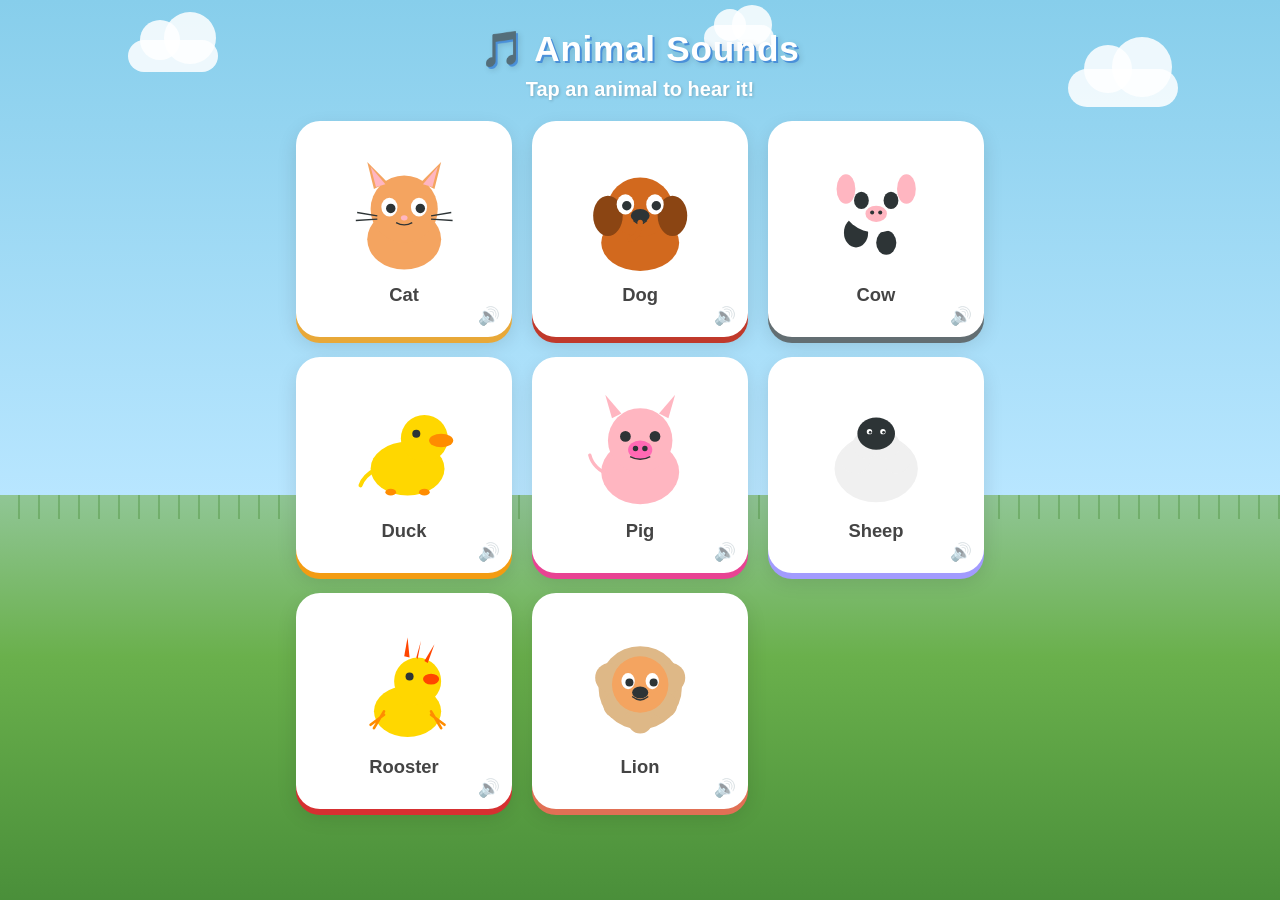
==== index.html @ 8ffa936a "Build toddler animal sounds website - Colorful tap-to-play animal cards with SVG illustrations - 8 a" ====
<!DOCTYPE html>
<html lang="en">
<head>
  <meta charset="UTF-8">
  <meta name="viewport" content="width=device-width, initial-scale=1.0, maximum-scale=1.0, user-scalable=no">
  <meta name="apple-mobile-web-app-capable" content="yes">
  <meta name="apple-mobile-web-app-status-bar-style" content="default">
  <meta name="theme-color" content="#87CEEB">
  <title>Animal Sounds</title>
  <link rel="stylesheet" href="styles.css">
</head>
<body>
  <div class="sky">
    <div class="cloud cloud-1"></div>
    <div class="cloud cloud-2"></div>
    <div class="cloud cloud-3"></div>
  </div>

  <main class="app">
    <header class="header">
      <h1 class="title">🎵 Animal Sounds</h1>
      <p class="subtitle">Tap an animal to hear it!</p>
    </header>

    <div id="animals-grid" class="animals-grid" aria-label="Animal sounds"></div>
  </main>

  <div class="grass"></div>

  <script src="app.js"></script>
</body>
</html>
---- styles.css ----
*,
*::before,
*::after {
  box-sizing: border-box;
  margin: 0;
  padding: 0;
}

html,
body {
  height: 100%;
  overflow-x: hidden;
  -webkit-tap-highlight-color: transparent;
  touch-action: manipulation;
  user-select: none;
  -webkit-user-select: none;
}

body {
  font-family: "Comic Sans MS", "Chalkboard SE", "Segoe UI", sans-serif;
  background: linear-gradient(180deg, #87ceeb 0%, #b8e6ff 55%, #90c695 55%, #6ab04c 100%);
  min-height: 100dvh;
  position: relative;
}

/* Sky decorations */
.sky {
  position: fixed;
  inset: 0 0 45% 0;
  pointer-events: none;
  z-index: 0;
}

.cloud {
  position: absolute;
  background: rgba(255, 255, 255, 0.85);
  border-radius: 50px;
  animation: float 8s ease-in-out infinite;
}

.cloud::before,
.cloud::after {
  content: "";
  position: absolute;
  background: inherit;
  border-radius: 50%;
}

.cloud-1 {
  width: 90px;
  height: 32px;
  top: 8%;
  left: 10%;
  animation-delay: 0s;
}

.cloud-1::before {
  width: 40px;
  height: 40px;
  top: -20px;
  left: 12px;
}

.cloud-1::after {
  width: 52px;
  height: 52px;
  top: -28px;
  left: 36px;
}

.cloud-2 {
  width: 110px;
  height: 38px;
  top: 14%;
  right: 8%;
  animation-delay: -3s;
}

.cloud-2::before {
  width: 48px;
  height: 48px;
  top: -24px;
  left: 16px;
}

.cloud-2::after {
  width: 60px;
  height: 60px;
  top: -32px;
  left: 44px;
}

.cloud-3 {
  width: 70px;
  height: 26px;
  top: 5%;
  left: 55%;
  animation-delay: -5s;
}

.cloud-3::before {
  width: 32px;
  height: 32px;
  top: -16px;
  left: 10px;
}

.cloud-3::after {
  width: 40px;
  height: 40px;
  top: -20px;
  left: 28px;
}

@keyframes float {
  0%, 100% { transform: translateX(0); }
  50% { transform: translateX(12px); }
}

.grass {
  position: fixed;
  bottom: 0;
  left: 0;
  right: 0;
  height: 45%;
  background: linear-gradient(180deg, #90c695 0%, #6ab04c 40%, #4a8f3a 100%);
  z-index: 0;
  pointer-events: none;
}

.grass::before {
  content: "";
  position: absolute;
  top: 0;
  left: 0;
  right: 0;
  height: 24px;
  background: repeating-linear-gradient(
    90deg,
    transparent,
    transparent 18px,
    rgba(74, 143, 58, 0.4) 18px,
    rgba(74, 143, 58, 0.4) 20px
  );
}

/* Main app */
.app {
  position: relative;
  z-index: 1;
  max-width: 720px;
  margin: 0 auto;
  padding: 16px 16px 32px;
  min-height: 100dvh;
  display: flex;
  flex-direction: column;
}

.header {
  text-align: center;
  padding: 12px 8px 20px;
}

.title {
  font-size: clamp(1.6rem, 5vw, 2.2rem);
  color: #fff;
  text-shadow: 2px 2px 0 #4a90d9, 3px 3px 6px rgba(0, 0, 0, 0.15);
  letter-spacing: 0.02em;
}

.subtitle {
  margin-top: 8px;
  font-size: clamp(1rem, 3.5vw, 1.25rem);
  color: #fff;
  text-shadow: 1px 1px 3px rgba(0, 0, 0, 0.2);
  font-weight: 600;
}

/* Animal grid */
.animals-grid {
  display: grid;
  grid-template-columns: repeat(2, 1fr);
  gap: clamp(12px, 3vw, 20px);
  flex: 1;
  align-content: start;
}

@media (min-width: 520px) {
  .animals-grid {
    grid-template-columns: repeat(3, 1fr);
  }
}

/* Animal card button */
.animal-btn {
  appearance: none;
  border: none;
  cursor: pointer;
  background: #fff;
  border-radius: 24px;
  padding: 12px;
  aspect-ratio: 1;
  display: flex;
  flex-direction: column;
  align-items: center;
  justify-content: center;
  gap: 8px;
  box-shadow:
    0 6px 0 var(--shadow-color, #ccc),
    0 8px 20px rgba(0, 0, 0, 0.12);
  transition: transform 0.1s ease, box-shadow 0.1s ease;
  position: relative;
  overflow: hidden;
}

.animal-btn::after {
  content: "🔊";
  position: absolute;
  bottom: 10px;
  right: 12px;
  font-size: 1.1rem;
  opacity: 0.5;
  transition: opacity 0.2s, transform 0.2s;
}

.animal-btn:active,
.animal-btn.playing {
  transform: translateY(4px);
  box-shadow:
    0 2px 0 var(--shadow-color, #ccc),
    0 4px 10px rgba(0, 0, 0, 0.1);
}

.animal-btn.playing::after {
  opacity: 1;
  transform: scale(1.2);
}

.animal-btn:focus-visible {
  outline: 4px solid #ffd93d;
  outline-offset: 3px;
}

.animal-svg {
  width: 70%;
  height: auto;
  max-height: 65%;
  flex-shrink: 0;
  pointer-events: none;
}

.animal-name {
  font-size: clamp(0.95rem, 3vw, 1.15rem);
  font-weight: 700;
  color: #444;
  pointer-events: none;
}

/* Bounce animation on tap */
@keyframes bounce {
  0%, 100% { transform: scale(1); }
  30% { transform: scale(1.12); }
  60% { transform: scale(0.95); }
}

.animal-btn.bounce .animal-svg {
  animation: bounce 0.45s ease;
}

/* Ripple effect */
.ripple {
  position: absolute;
  border-radius: 50%;
  background: rgba(255, 255, 255, 0.6);
  transform: scale(0);
  animation: ripple 0.5s ease-out;
  pointer-events: none;
}

@keyframes ripple {
  to {
    transform: scale(2.5);
    opacity: 0;
  }
}
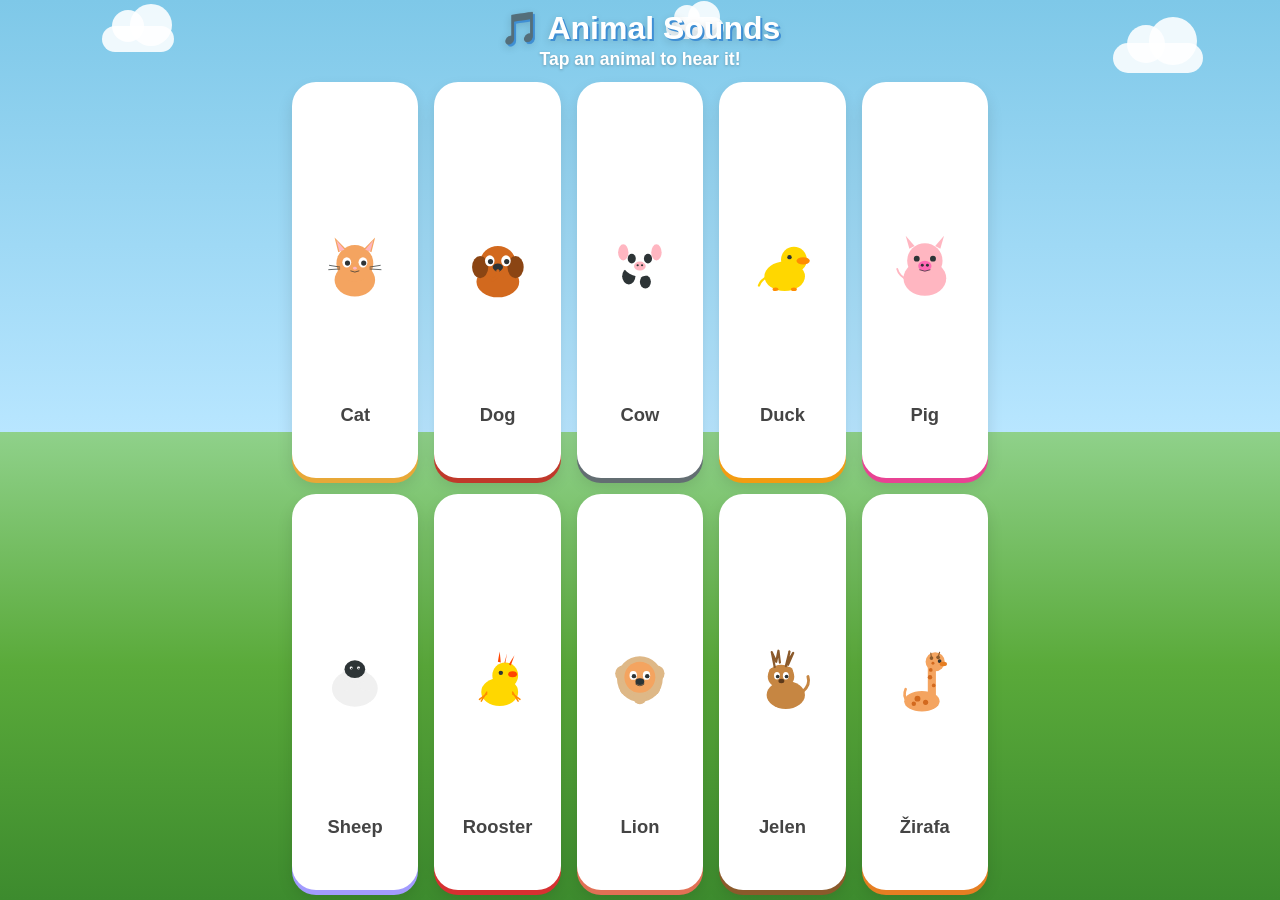
==== commit add833af: "Use playful human-style animal imitations Replace realistic recordings with short spoken sounds a pa" ====
--- a/index.html
+++ b/index.html
@@ -2,12 +2,237 @@
 <html lang="en">
 <head>
   <meta charset="UTF-8">
-  <meta name="viewport" content="width=device-width, initial-scale=1.0, maximum-scale=1.0, user-scalable=no">
+  <meta name="viewport" content="width=device-width, initial-scale=1, maximum-scale=1, user-scalable=no, viewport-fit=cover">
   <meta name="apple-mobile-web-app-capable" content="yes">
-  <meta name="apple-mobile-web-app-status-bar-style" content="default">
+  <meta name="mobile-web-app-capable" content="yes">
+  <meta name="apple-mobile-web-app-status-bar-style" content="black-translucent">
   <meta name="theme-color" content="#87CEEB">
+  <meta name="format-detection" content="telephone=no">
   <title>Animal Sounds</title>
-  <link rel="stylesheet" href="styles.css">
+  <style>
+    *, *::before, *::after {
+      box-sizing: border-box;
+      margin: 0;
+      padding: 0;
+    }
+
+    html, body {
+      height: 100%;
+      overflow: hidden;
+      -webkit-tap-highlight-color: transparent;
+      touch-action: manipulation;
+      user-select: none;
+      -webkit-user-select: none;
+    }
+
+    body {
+      font-family: "Chalkboard SE", "Comic Sans MS", "Segoe UI", sans-serif;
+      background: linear-gradient(180deg, #7ec8e8 0%, #b8e6ff 48%, #8fd18a 48%, #5aaa3a 100%);
+      min-height: 100dvh;
+      min-height: 100svh;
+      position: relative;
+    }
+
+    .sky {
+      position: fixed;
+      inset: 0 0 52% 0;
+      pointer-events: none;
+      z-index: 0;
+    }
+
+    .cloud {
+      position: absolute;
+      background: rgba(255,255,255,0.88);
+      border-radius: 50px;
+      animation: float 8s ease-in-out infinite;
+    }
+    .cloud::before, .cloud::after {
+      content: "";
+      position: absolute;
+      background: inherit;
+      border-radius: 50%;
+    }
+    .cloud-1 { width: 72px; height: 26px; top: 6%; left: 8%; }
+    .cloud-1::before { width: 32px; height: 32px; top: -16px; left: 10px; }
+    .cloud-1::after { width: 42px; height: 42px; top: -22px; left: 28px; }
+    .cloud-2 { width: 90px; height: 30px; top: 10%; right: 6%; animation-delay: -3s; }
+    .cloud-2::before { width: 38px; height: 38px; top: -18px; left: 14px; }
+    .cloud-2::after { width: 48px; height: 48px; top: -26px; left: 36px; }
+    .cloud-3 { width: 58px; height: 22px; top: 4%; left: 52%; animation-delay: -5s; }
+    .cloud-3::before { width: 26px; height: 26px; top: -12px; left: 8px; }
+    .cloud-3::after { width: 32px; height: 32px; top: -16px; left: 22px; }
+
+    @keyframes float {
+      0%, 100% { transform: translateX(0); }
+      50% { transform: translateX(10px); }
+    }
+
+    .grass {
+      position: fixed;
+      bottom: 0; left: 0; right: 0;
+      height: 52%;
+      background: linear-gradient(180deg, #8fd18a 0%, #5aaa3a 50%, #3d8b2e 100%);
+      z-index: 0;
+      pointer-events: none;
+    }
+
+    .app {
+      position: relative;
+      z-index: 1;
+      height: 100dvh;
+      height: 100svh;
+      max-width: 720px;
+      margin: 0 auto;
+      padding:
+        max(8px, env(safe-area-inset-top))
+        max(12px, env(safe-area-inset-right))
+        max(10px, env(safe-area-inset-bottom))
+        max(12px, env(safe-area-inset-left));
+      display: flex;
+      flex-direction: column;
+      gap: 8px;
+    }
+
+    .header {
+      text-align: center;
+      flex-shrink: 0;
+      padding: 2px 4px 4px;
+    }
+
+    .title {
+      font-size: clamp(1.35rem, 5.5vw, 2rem);
+      color: #fff;
+      text-shadow: 2px 2px 0 #3f8fd4, 0 3px 8px rgba(0,0,0,0.18);
+      line-height: 1.15;
+    }
+
+    .subtitle {
+      margin-top: 2px;
+      font-size: clamp(0.85rem, 3.4vw, 1.1rem);
+      color: #fff;
+      text-shadow: 0 1px 3px rgba(0,0,0,0.25);
+      font-weight: 700;
+    }
+
+    .animals-grid {
+      flex: 1;
+      min-height: 0;
+      display: grid;
+      grid-template-columns: 1fr 1fr;
+      grid-template-rows: repeat(5, 1fr);
+      gap: clamp(8px, 2.2vw, 16px);
+    }
+
+    .animal-btn {
+      appearance: none;
+      border: none;
+      cursor: pointer;
+      background: #fff;
+      border-radius: clamp(16px, 4vw, 24px);
+      padding: clamp(6px, 1.8vw, 12px);
+      display: flex;
+      flex-direction: column;
+      align-items: center;
+      justify-content: center;
+      gap: 2px;
+      box-shadow:
+        0 5px 0 var(--shadow-color, #ccc),
+        0 8px 16px rgba(0,0,0,0.12);
+      transition: transform 0.1s ease, box-shadow 0.1s ease;
+      position: relative;
+      overflow: hidden;
+      min-height: 0;
+    }
+
+    .animal-btn:active,
+    .animal-btn.playing {
+      transform: translateY(4px);
+      box-shadow:
+        0 1px 0 var(--shadow-color, #ccc),
+        0 3px 8px rgba(0,0,0,0.1);
+    }
+
+    .animal-btn.playing {
+      background: #fffbe6;
+    }
+
+    .animal-svg {
+      width: 72%;
+      height: auto;
+      max-height: 72%;
+      flex: 1;
+      min-height: 0;
+      pointer-events: none;
+      display: flex;
+      align-items: center;
+      justify-content: center;
+    }
+
+    .animal-svg svg {
+      width: 100%;
+      height: 100%;
+      max-height: 100%;
+    }
+
+    .animal-name {
+      font-size: clamp(0.85rem, 3.4vw, 1.15rem);
+      font-weight: 700;
+      color: #444;
+      pointer-events: none;
+      line-height: 1.1;
+      flex-shrink: 0;
+    }
+
+    @keyframes bounce {
+      0%, 100% { transform: scale(1); }
+      30% { transform: scale(1.14); }
+      60% { transform: scale(0.94); }
+    }
+
+    .animal-btn.bounce .animal-svg {
+      animation: bounce 0.4s ease;
+    }
+
+    .ripple {
+      position: absolute;
+      border-radius: 50%;
+      background: rgba(255, 220, 80, 0.45);
+      transform: scale(0);
+      animation: ripple 0.5s ease-out;
+      pointer-events: none;
+    }
+
+    @keyframes ripple {
+      to { transform: scale(2.6); opacity: 0; }
+    }
+
+    /* Landscape phones: 5 across, 2 down so everything still fits */
+    @media (orientation: landscape) and (max-height: 560px) {
+      .app { gap: 4px; }
+      .header { padding: 0; }
+      .subtitle { display: none; }
+      .title { font-size: 1.15rem; }
+      .animals-grid {
+        grid-template-columns: repeat(5, 1fr);
+        grid-template-rows: repeat(2, 1fr);
+        gap: 8px;
+      }
+      .animal-name { font-size: 0.85rem; }
+    }
+
+    @media (max-height: 700px) {
+      .subtitle { display: none; }
+      .title { font-size: clamp(1.15rem, 5vw, 1.5rem); }
+      .app { gap: 6px; }
+    }
+
+    @media (min-width: 700px) and (min-height: 700px) {
+      .animals-grid {
+        grid-template-columns: repeat(5, 1fr);
+        grid-template-rows: repeat(2, 1fr);
+      }
+    }
+  </style>
 </head>
 <body>
   <div class="sky">
@@ -21,12 +246,146 @@
       <h1 class="title">🎵 Animal Sounds</h1>
       <p class="subtitle">Tap an animal to hear it!</p>
     </header>
-
     <div id="animals-grid" class="animals-grid" aria-label="Animal sounds"></div>
   </main>
 
   <div class="grass"></div>
 
-  <script src="app.js"></script>
+  <script>
+    const animals = [
+      {
+        id: "cat",
+        name: "Cat",
+        shadow: "#e8a838",
+        sound: "[data-uri]",
+        svg: `<svg viewBox="0 0 200 200" xmlns="http://www.w3.org/2000/svg"><ellipse cx="100" cy="130" rx="55" ry="45" fill="#F4A460"/><circle cx="100" cy="85" r="50" fill="#F4A460"/><polygon points="55,55 45,15 75,45" fill="#F4A460"/><polygon points="145,55 155,15 125,45" fill="#F4A460"/><polygon points="58,52 50,22 72,48" fill="#FFB6C1"/><polygon points="142,52 150,22 128,48" fill="#FFB6C1"/><ellipse cx="78" cy="82" rx="12" ry="14" fill="#fff"/><ellipse cx="122" cy="82" rx="12" ry="14" fill="#fff"/><circle cx="80" cy="84" r="7" fill="#2d3436"/><circle cx="124" cy="84" r="7" fill="#2d3436"/><ellipse cx="100" cy="98" rx="5" ry="4" fill="#FFB6C1"/><path d="M88,105 Q100,112 112,105" stroke="#2d3436" stroke-width="2" fill="none"/><line x1="60" y1="95" x2="30" y2="90" stroke="#2d3436" stroke-width="2"/><line x1="60" y1="100" x2="28" y2="102" stroke="#2d3436" stroke-width="2"/><line x1="140" y1="95" x2="170" y2="90" stroke="#2d3436" stroke-width="2"/><line x1="140" y1="100" x2="172" y2="102" stroke="#2d3436" stroke-width="2"/></svg>`
+      },
+      {
+        id: "dog",
+        name: "Dog",
+        shadow: "#c0392b",
+        sound: "[data-uri]",
+        svg: `<svg viewBox="0 0 200 200" xmlns="http://www.w3.org/2000/svg"><ellipse cx="100" cy="135" rx="58" ry="42" fill="#D2691E"/><ellipse cx="100" cy="82" rx="48" ry="44" fill="#D2691E"/><ellipse cx="52" cy="95" rx="22" ry="30" fill="#8B4513"/><ellipse cx="148" cy="95" rx="22" ry="30" fill="#8B4513"/><ellipse cx="78" cy="78" rx="13" ry="15" fill="#fff"/><ellipse cx="122" cy="78" rx="13" ry="15" fill="#fff"/><circle cx="80" cy="80" r="7" fill="#2d3436"/><circle cx="124" cy="80" r="7" fill="#2d3436"/><ellipse cx="100" cy="95" rx="14" ry="10" fill="#2d3436"/><path d="M90,102 Q100,112 110,102" stroke="#2d3436" stroke-width="2" fill="none"/><path d="M100,105 Q100,125 85,130" stroke="#D2691E" stroke-width="8" fill="none" stroke-linecap="round"/></svg>`
+      },
+      {
+        id: "cow",
+        name: "Cow",
+        shadow: "#636e72",
+        sound: "[data-uri]",
+        svg: `<svg viewBox="0 0 200 200" xmlns="http://www.w3.org/2000/svg"><ellipse cx="100" cy="130" rx="60" ry="45" fill="#fff"/><ellipse cx="70" cy="120" rx="18" ry="22" fill="#2d3436"/><ellipse cx="115" cy="135" rx="15" ry="18" fill="#2d3436"/><ellipse cx="100" cy="78" rx="50" ry="42" fill="#fff"/><ellipse cx="55" cy="55" rx="14" ry="22" fill="#FFB6C1"/><ellipse cx="145" cy="55" rx="14" ry="22" fill="#FFB6C1"/><ellipse cx="78" cy="72" rx="11" ry="13" fill="#2d3436"/><ellipse cx="122" cy="72" rx="11" ry="13" fill="#2d3436"/><ellipse cx="100" cy="92" rx="16" ry="12" fill="#FFB6C1"/><circle cx="94" cy="90" r="3" fill="#2d3436"/><circle cx="106" cy="90" r="3" fill="#2d3436"/></svg>`
+      },
+      {
+        id: "duck",
+        name: "Duck",
+        shadow: "#f39c12",
+        sound: "[data-uri]",
+        svg: `<svg viewBox="0 0 200 200" xmlns="http://www.w3.org/2000/svg"><ellipse cx="105" cy="120" rx="55" ry="40" fill="#FFD700"/><circle cx="130" cy="75" r="35" fill="#FFD700"/><ellipse cx="155" cy="78" rx="18" ry="10" fill="#FF8C00"/><circle cx="118" cy="68" r="6" fill="#2d3436"/><path d="M60,120 Q40,130 35,145" stroke="#FFD700" stroke-width="6" fill="none" stroke-linecap="round"/><ellipse cx="80" cy="155" rx="8" ry="5" fill="#FF8C00"/><ellipse cx="130" cy="155" rx="8" ry="5" fill="#FF8C00"/></svg>`
+      },
+      {
+        id: "pig",
+        name: "Pig",
+        shadow: "#e84393",
+        sound: "[data-uri]",
+        svg: `<svg viewBox="0 0 200 200" xmlns="http://www.w3.org/2000/svg"><ellipse cx="100" cy="125" rx="58" ry="48" fill="#FFB6C1"/><circle cx="100" cy="78" r="48" fill="#FFB6C1"/><polygon points="58,45 48,10 72,38" fill="#FFB6C1"/><polygon points="142,45 152,10 128,38" fill="#FFB6C1"/><circle cx="78" cy="72" r="8" fill="#2d3436"/><circle cx="122" cy="72" r="8" fill="#2d3436"/><ellipse cx="100" cy="92" rx="18" ry="14" fill="#FF69B4"/><circle cx="93" cy="90" r="4" fill="#2d3436"/><circle cx="107" cy="90" r="4" fill="#2d3436"/><path d="M85,102 Q100,110 115,102" stroke="#2d3436" stroke-width="2" fill="none"/><path d="M55,130 Q30,120 25,100" stroke="#FFB6C1" stroke-width="5" fill="none" stroke-linecap="round"/></svg>`
+      },
+      {
+        id: "sheep",
+        name: "Sheep",
+        shadow: "#a29bfe",
+        sound: "[data-uri]",
+        svg: `<svg viewBox="0 0 200 200" xmlns="http://www.w3.org/2000/svg"><ellipse cx="100" cy="120" rx="62" ry="50" fill="#f0f0f0"/><circle cx="70" cy="105" r="22" fill="#f0f0f0"/><circle cx="130" cy="105" r="22" fill="#f0f0f0"/><circle cx="85" cy="85" r="20" fill="#f0f0f0"/><circle cx="115" cy="85" r="20" fill="#f0f0f0"/><circle cx="100" cy="72" r="18" fill="#f0f0f0"/><ellipse cx="100" cy="68" rx="28" ry="24" fill="#2d3436"/><circle cx="90" cy="65" r="4" fill="#fff"/><circle cx="110" cy="65" r="4" fill="#fff"/><circle cx="91" cy="66" r="2" fill="#2d3436"/><circle cx="111" cy="66" r="2" fill="#2d3436"/></svg>`
+      },
+      {
+        id: "rooster",
+        name: "Rooster",
+        shadow: "#d63031",
+        sound: "[data-uri]",
+        svg: `<svg viewBox="0 0 200 200" xmlns="http://www.w3.org/2000/svg"><ellipse cx="105" cy="130" rx="50" ry="38" fill="#FFD700"/><circle cx="120" cy="85" r="35" fill="#FFD700"/><polygon points="130,55 145,30 135,58" fill="#FF4500"/><polygon points="120,52 125,25 118,50" fill="#FF4500"/><polygon points="108,50 105,20 100,48" fill="#FF4500"/><ellipse cx="140" cy="82" rx="12" ry="8" fill="#FF4500"/><circle cx="108" cy="78" r="6" fill="#2d3436"/><path d="M70,130 L55,155 M70,135 L50,150" stroke="#FF8C00" stroke-width="4" stroke-linecap="round"/><path d="M140,130 L155,155 M140,135 L160,150" stroke="#FF8C00" stroke-width="4" stroke-linecap="round"/></svg>`
+      },
+      {
+        id: "lion",
+        name: "Lion",
+        shadow: "#e17055",
+        sound: "[data-uri]",
+        svg: `<svg viewBox="0 0 200 200" xmlns="http://www.w3.org/2000/svg"><circle cx="100" cy="95" r="62" fill="#DEB887"/><circle cx="55" cy="80" r="22" fill="#DEB887"/><circle cx="145" cy="80" r="22" fill="#DEB887"/><circle cx="65" cy="120" r="20" fill="#DEB887"/><circle cx="135" cy="120" r="20" fill="#DEB887"/><circle cx="100" cy="145" r="18" fill="#DEB887"/><circle cx="100" cy="90" r="42" fill="#F4A460"/><ellipse cx="82" cy="85" rx="10" ry="12" fill="#fff"/><ellipse cx="118" cy="85" rx="10" ry="12" fill="#fff"/><circle cx="84" cy="87" r="6" fill="#2d3436"/><circle cx="120" cy="87" r="6" fill="#2d3436"/><ellipse cx="100" cy="102" rx="12" ry="9" fill="#2d3436"/><path d="M88,108 Q100,118 112,108" stroke="#2d3436" stroke-width="2" fill="none"/></svg>`
+      },
+      {
+        id: "deer",
+        name: "Jelen",
+        shadow: "#8B5A2B",
+        sound: "[data-uri]",
+        svg: `<svg viewBox="0 0 200 200" xmlns="http://www.w3.org/2000/svg"><ellipse cx="108" cy="138" rx="52" ry="38" fill="#C68642"/><ellipse cx="95" cy="88" rx="36" ry="32" fill="#C68642"/><path d="M78,62 L70,22 L82,48 L88,18 L92,50" stroke="#8B5A2B" stroke-width="6" fill="none" stroke-linecap="round" stroke-linejoin="round"/><path d="M108,60 L118,20 L112,50 L128,24 L114,56" stroke="#8B5A2B" stroke-width="6" fill="none" stroke-linecap="round" stroke-linejoin="round"/><ellipse cx="72" cy="78" rx="10" ry="14" fill="#C68642"/><ellipse cx="118" cy="76" rx="10" ry="14" fill="#C68642"/><ellipse cx="84" cy="86" rx="8" ry="10" fill="#fff"/><ellipse cx="108" cy="86" rx="8" ry="10" fill="#fff"/><circle cx="86" cy="88" r="5" fill="#2d3436"/><circle cx="110" cy="88" r="5" fill="#2d3436"/><ellipse cx="96" cy="100" rx="8" ry="6" fill="#5D3A1A"/><path d="M155,128 Q175,110 168,88" stroke="#C68642" stroke-width="8" fill="none" stroke-linecap="round"/></svg>`
+      },
+      {
+        id: "giraffe",
+        name: "Žirafa",
+        shadow: "#e67e22",
+        sound: "[data-uri]",
+        svg: `<svg viewBox="0 0 200 200" xmlns="http://www.w3.org/2000/svg"><ellipse cx="92" cy="155" rx="48" ry="28" fill="#F4A460"/><rect x="108" y="48" width="22" height="100" rx="11" fill="#F4A460"/><circle cx="128" cy="48" r="26" fill="#F4A460"/><circle cx="118" cy="38" r="5" fill="#8B5A2B"/><circle cx="136" cy="36" r="5" fill="#8B5A2B"/><line x1="118" y1="38" x2="116" y2="24" stroke="#8B5A2B" stroke-width="3" stroke-linecap="round"/><line x1="136" y1="36" x2="140" y2="22" stroke="#8B5A2B" stroke-width="3" stroke-linecap="round"/><circle cx="140" cy="46" r="5" fill="#2d3436"/><ellipse cx="150" cy="54" rx="10" ry="6" fill="#E67E22"/><circle cx="80" cy="148" r="8" fill="#D2691E"/><circle cx="102" cy="158" r="7" fill="#D2691E"/><circle cx="70" cy="162" r="6" fill="#D2691E"/><circle cx="114" cy="90" r="6" fill="#D2691E"/><circle cx="124" cy="112" r="5" fill="#D2691E"/><circle cx="116" cy="70" r="5" fill="#D2691E"/><circle cx="122" cy="52" r="4" fill="#D2691E"/><path d="M52,155 Q40,140 48,122" stroke="#F4A460" stroke-width="7" fill="none" stroke-linecap="round"/></svg>`
+      }
+    ];
+
+    const grid = document.getElementById("animals-grid");
+    let currentAudio = null;
+    let currentButton = null;
+
+    function createRipple(button, event) {
+      const rect = button.getBoundingClientRect();
+      const size = Math.max(rect.width, rect.height);
+      const ripple = document.createElement("span");
+      ripple.className = "ripple";
+      ripple.style.width = ripple.style.height = size + "px";
+      const x = (event.clientX || (event.touches && event.touches[0].clientX) || rect.left + rect.width / 2) - rect.left - size / 2;
+      const y = (event.clientY || (event.touches && event.touches[0].clientY) || rect.top + rect.height / 2) - rect.top - size / 2;
+      ripple.style.left = x + "px";
+      ripple.style.top = y + "px";
+      button.appendChild(ripple);
+      ripple.addEventListener("animationend", () => ripple.remove());
+    }
+
+    function stopCurrentSound() {
+      if (currentAudio) {
+        currentAudio.pause();
+        currentAudio.currentTime = 0;
+        currentAudio = null;
+      }
+      if (currentButton) {
+        currentButton.classList.remove("playing");
+        currentButton = null;
+      }
+    }
+
+    function playAnimalSound(animal, button, event) {
+      stopCurrentSound();
+      button.classList.add("bounce", "playing");
+      button.addEventListener("animationend", () => button.classList.remove("bounce"), { once: true });
+      if (event) createRipple(button, event);
+
+      const audio = new Audio(animal.sound);
+      currentAudio = audio;
+      currentButton = button;
+
+      audio.addEventListener("ended", () => {
+        button.classList.remove("playing");
+        if (currentAudio === audio) {
+          currentAudio = null;
+          currentButton = null;
+        }
+      });
+
+      audio.play().catch(() => button.classList.remove("playing"));
+    }
+
+    animals.forEach((animal) => {
+      const button = document.createElement("button");
+      button.className = "animal-btn";
+      button.type = "button";
+      button.setAttribute("aria-label", "Play " + animal.name + " sound");
+      button.style.setProperty("--shadow-color", animal.shadow);
+      button.innerHTML = '<div class="animal-svg">' + animal.svg + '</div><span class="animal-name">' + animal.name + "</span>";
+      button.addEventListener("click", (event) => playAnimalSound(animal, button, event));
+      grid.appendChild(button);
+    });
+  </script>
 </body>
 </html>
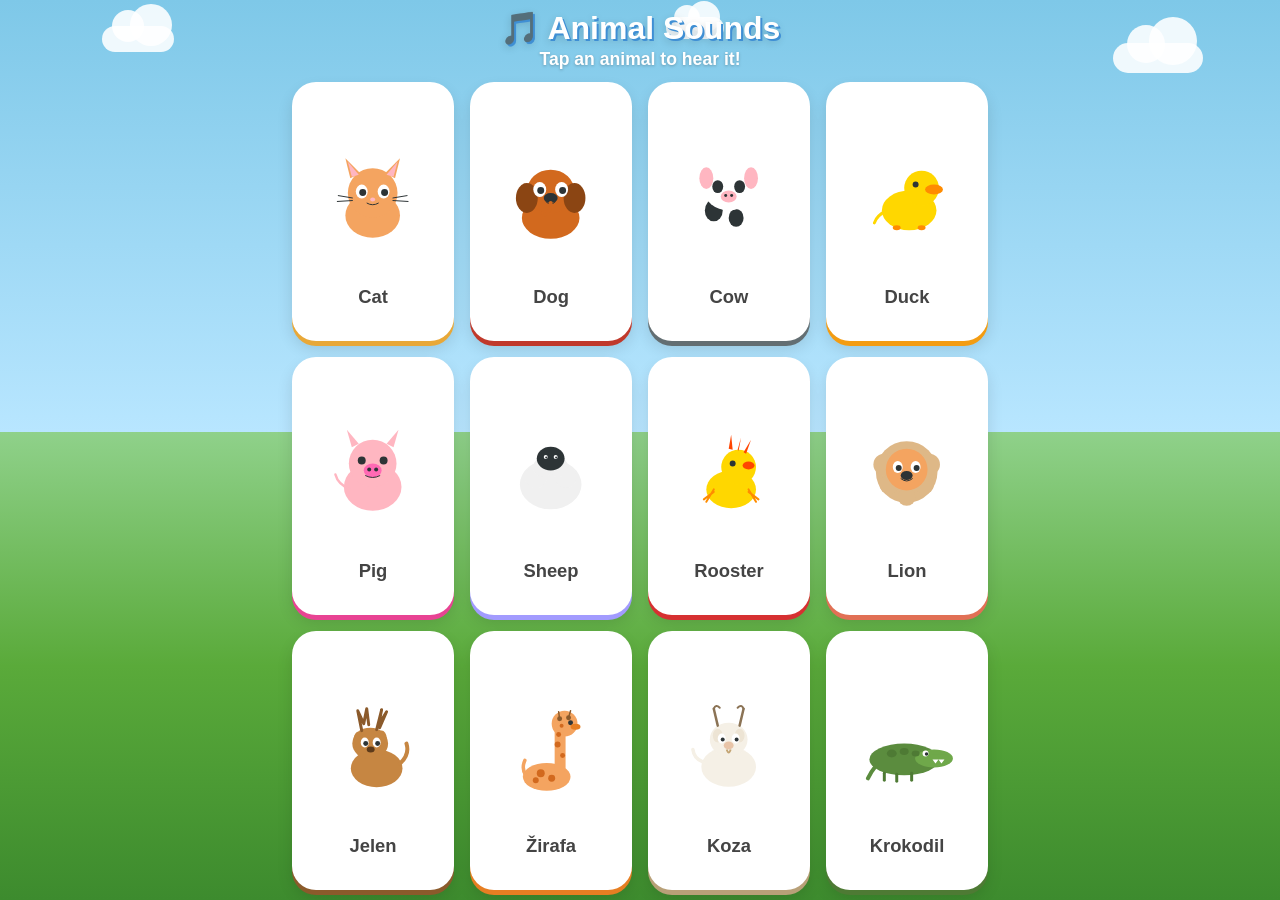
==== commit 7a4e32a0: "Swap odd cat/dog/sheep/lion/giraffe clips; add goat and crocodile Co-authored-by: MatendaM <MatendaM" ====
--- a/index.html
+++ b/index.html
@@ -118,8 +118,8 @@
       flex: 1;
       min-height: 0;
       display: grid;
-      grid-template-columns: 1fr 1fr;
-      grid-template-rows: repeat(5, 1fr);
+      grid-template-columns: repeat(3, 1fr);
+      grid-template-rows: repeat(4, 1fr);
       gap: clamp(8px, 2.2vw, 16px);
     }
 
@@ -206,14 +206,14 @@
       to { transform: scale(2.6); opacity: 0; }
     }
 
-    /* Landscape phones: 5 across, 2 down so everything still fits */
+    /* Landscape phones: 6 across, 2 down so everything still fits */
     @media (orientation: landscape) and (max-height: 560px) {
       .app { gap: 4px; }
       .header { padding: 0; }
       .subtitle { display: none; }
       .title { font-size: 1.15rem; }
       .animals-grid {
-        grid-template-columns: repeat(5, 1fr);
+        grid-template-columns: repeat(6, 1fr);
         grid-template-rows: repeat(2, 1fr);
         gap: 8px;
       }
@@ -228,8 +228,8 @@
 
     @media (min-width: 700px) and (min-height: 700px) {
       .animals-grid {
-        grid-template-columns: repeat(5, 1fr);
-        grid-template-rows: repeat(2, 1fr);
+        grid-template-columns: repeat(4, 1fr);
+        grid-template-rows: repeat(3, 1fr);
       }
     }
   </style>
@@ -257,71 +257,85 @@
         id: "cat",
         name: "Cat",
         shadow: "#e8a838",
-        sound: "[data-uri]",
+        sound: "[data-uri]",
         svg: `<svg viewBox="0 0 200 200" xmlns="http://www.w3.org/2000/svg"><ellipse cx="100" cy="130" rx="55" ry="45" fill="#F4A460"/><circle cx="100" cy="85" r="50" fill="#F4A460"/><polygon points="55,55 45,15 75,45" fill="#F4A460"/><polygon points="145,55 155,15 125,45" fill="#F4A460"/><polygon points="58,52 50,22 72,48" fill="#FFB6C1"/><polygon points="142,52 150,22 128,48" fill="#FFB6C1"/><ellipse cx="78" cy="82" rx="12" ry="14" fill="#fff"/><ellipse cx="122" cy="82" rx="12" ry="14" fill="#fff"/><circle cx="80" cy="84" r="7" fill="#2d3436"/><circle cx="124" cy="84" r="7" fill="#2d3436"/><ellipse cx="100" cy="98" rx="5" ry="4" fill="#FFB6C1"/><path d="M88,105 Q100,112 112,105" stroke="#2d3436" stroke-width="2" fill="none"/><line x1="60" y1="95" x2="30" y2="90" stroke="#2d3436" stroke-width="2"/><line x1="60" y1="100" x2="28" y2="102" stroke="#2d3436" stroke-width="2"/><line x1="140" y1="95" x2="170" y2="90" stroke="#2d3436" stroke-width="2"/><line x1="140" y1="100" x2="172" y2="102" stroke="#2d3436" stroke-width="2"/></svg>`
       },
       {
         id: "dog",
         name: "Dog",
         shadow: "#c0392b",
-        sound: "[data-uri]",
+        sound: "[data-uri]",
         svg: `<svg viewBox="0 0 200 200" xmlns="http://www.w3.org/2000/svg"><ellipse cx="100" cy="135" rx="58" ry="42" fill="#D2691E"/><ellipse cx="100" cy="82" rx="48" ry="44" fill="#D2691E"/><ellipse cx="52" cy="95" rx="22" ry="30" fill="#8B4513"/><ellipse cx="148" cy="95" rx="22" ry="30" fill="#8B4513"/><ellipse cx="78" cy="78" rx="13" ry="15" fill="#fff"/><ellipse cx="122" cy="78" rx="13" ry="15" fill="#fff"/><circle cx="80" cy="80" r="7" fill="#2d3436"/><circle cx="124" cy="80" r="7" fill="#2d3436"/><ellipse cx="100" cy="95" rx="14" ry="10" fill="#2d3436"/><path d="M90,102 Q100,112 110,102" stroke="#2d3436" stroke-width="2" fill="none"/><path d="M100,105 Q100,125 85,130" stroke="#D2691E" stroke-width="8" fill="none" stroke-linecap="round"/></svg>`
       },
       {
         id: "cow",
         name: "Cow",
         shadow: "#636e72",
-        sound: "[data-uri]",
+        sound: "[data-uri]",
         svg: `<svg viewBox="0 0 200 200" xmlns="http://www.w3.org/2000/svg"><ellipse cx="100" cy="130" rx="60" ry="45" fill="#fff"/><ellipse cx="70" cy="120" rx="18" ry="22" fill="#2d3436"/><ellipse cx="115" cy="135" rx="15" ry="18" fill="#2d3436"/><ellipse cx="100" cy="78" rx="50" ry="42" fill="#fff"/><ellipse cx="55" cy="55" rx="14" ry="22" fill="#FFB6C1"/><ellipse cx="145" cy="55" rx="14" ry="22" fill="#FFB6C1"/><ellipse cx="78" cy="72" rx="11" ry="13" fill="#2d3436"/><ellipse cx="122" cy="72" rx="11" ry="13" fill="#2d3436"/><ellipse cx="100" cy="92" rx="16" ry="12" fill="#FFB6C1"/><circle cx="94" cy="90" r="3" fill="#2d3436"/><circle cx="106" cy="90" r="3" fill="#2d3436"/></svg>`
       },
       {
         id: "duck",
         name: "Duck",
         shadow: "#f39c12",
-        sound: "[data-uri]",
+        sound: "[data-uri]",
         svg: `<svg viewBox="0 0 200 200" xmlns="http://www.w3.org/2000/svg"><ellipse cx="105" cy="120" rx="55" ry="40" fill="#FFD700"/><circle cx="130" cy="75" r="35" fill="#FFD700"/><ellipse cx="155" cy="78" rx="18" ry="10" fill="#FF8C00"/><circle cx="118" cy="68" r="6" fill="#2d3436"/><path d="M60,120 Q40,130 35,145" stroke="#FFD700" stroke-width="6" fill="none" stroke-linecap="round"/><ellipse cx="80" cy="155" rx="8" ry="5" fill="#FF8C00"/><ellipse cx="130" cy="155" rx="8" ry="5" fill="#FF8C00"/></svg>`
       },
       {
         id: "pig",
         name: "Pig",
         shadow: "#e84393",
-        sound: "[data-uri]",
+        sound: "[data-uri]",
         svg: `<svg viewBox="0 0 200 200" xmlns="http://www.w3.org/2000/svg"><ellipse cx="100" cy="125" rx="58" ry="48" fill="#FFB6C1"/><circle cx="100" cy="78" r="48" fill="#FFB6C1"/><polygon points="58,45 48,10 72,38" fill="#FFB6C1"/><polygon points="142,45 152,10 128,38" fill="#FFB6C1"/><circle cx="78" cy="72" r="8" fill="#2d3436"/><circle cx="122" cy="72" r="8" fill="#2d3436"/><ellipse cx="100" cy="92" rx="18" ry="14" fill="#FF69B4"/><circle cx="93" cy="90" r="4" fill="#2d3436"/><circle cx="107" cy="90" r="4" fill="#2d3436"/><path d="M85,102 Q100,110 115,102" stroke="#2d3436" stroke-width="2" fill="none"/><path d="M55,130 Q30,120 25,100" stroke="#FFB6C1" stroke-width="5" fill="none" stroke-linecap="round"/></svg>`
       },
       {
         id: "sheep",
         name: "Sheep",
         shadow: "#a29bfe",
-        sound: "[data-uri]",
+        sound: "[data-uri]",
         svg: `<svg viewBox="0 0 200 200" xmlns="http://www.w3.org/2000/svg"><ellipse cx="100" cy="120" rx="62" ry="50" fill="#f0f0f0"/><circle cx="70" cy="105" r="22" fill="#f0f0f0"/><circle cx="130" cy="105" r="22" fill="#f0f0f0"/><circle cx="85" cy="85" r="20" fill="#f0f0f0"/><circle cx="115" cy="85" r="20" fill="#f0f0f0"/><circle cx="100" cy="72" r="18" fill="#f0f0f0"/><ellipse cx="100" cy="68" rx="28" ry="24" fill="#2d3436"/><circle cx="90" cy="65" r="4" fill="#fff"/><circle cx="110" cy="65" r="4" fill="#fff"/><circle cx="91" cy="66" r="2" fill="#2d3436"/><circle cx="111" cy="66" r="2" fill="#2d3436"/></svg>`
       },
       {
         id: "rooster",
         name: "Rooster",
         shadow: "#d63031",
-        sound: "[data-uri]",
+        sound: "[data-uri]",
         svg: `<svg viewBox="0 0 200 200" xmlns="http://www.w3.org/2000/svg"><ellipse cx="105" cy="130" rx="50" ry="38" fill="#FFD700"/><circle cx="120" cy="85" r="35" fill="#FFD700"/><polygon points="130,55 145,30 135,58" fill="#FF4500"/><polygon points="120,52 125,25 118,50" fill="#FF4500"/><polygon points="108,50 105,20 100,48" fill="#FF4500"/><ellipse cx="140" cy="82" rx="12" ry="8" fill="#FF4500"/><circle cx="108" cy="78" r="6" fill="#2d3436"/><path d="M70,130 L55,155 M70,135 L50,150" stroke="#FF8C00" stroke-width="4" stroke-linecap="round"/><path d="M140,130 L155,155 M140,135 L160,150" stroke="#FF8C00" stroke-width="4" stroke-linecap="round"/></svg>`
       },
       {
         id: "lion",
         name: "Lion",
         shadow: "#e17055",
-        sound: "[data-uri]",
+        sound: "[data-uri]